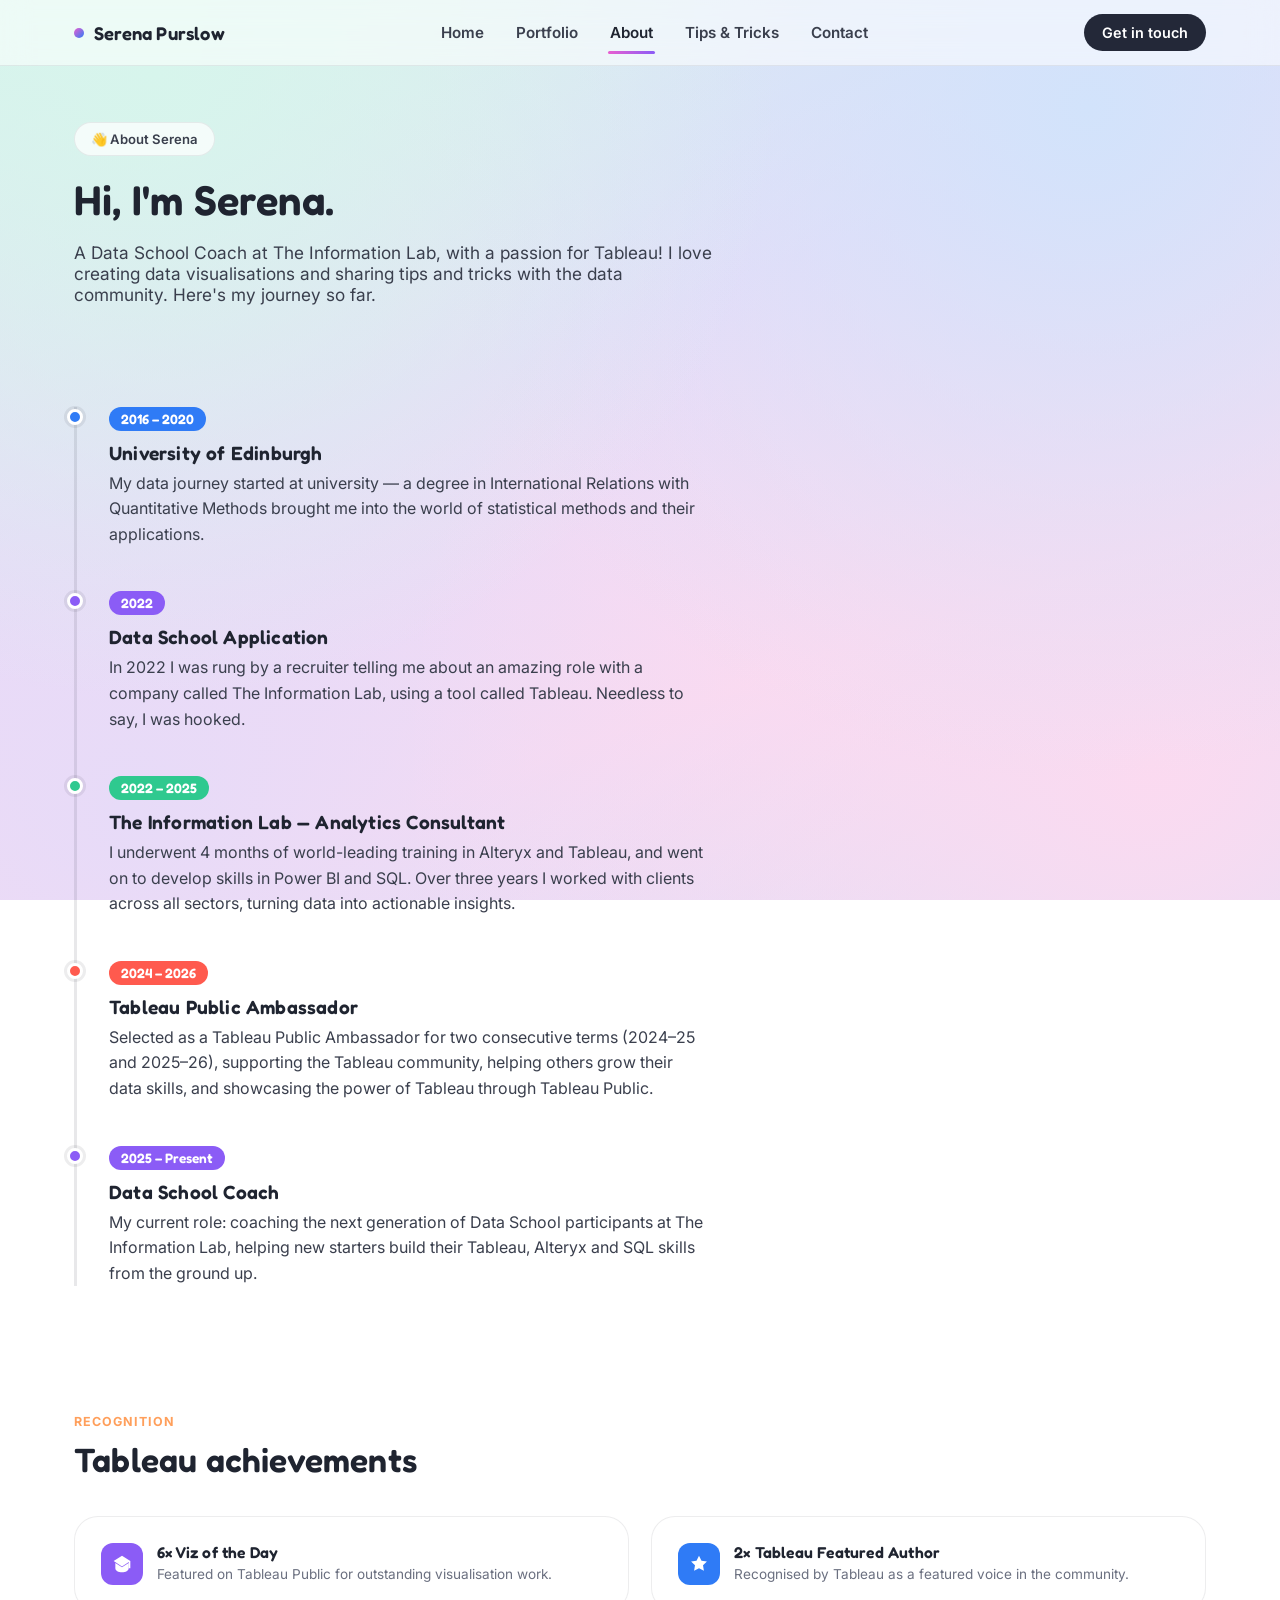
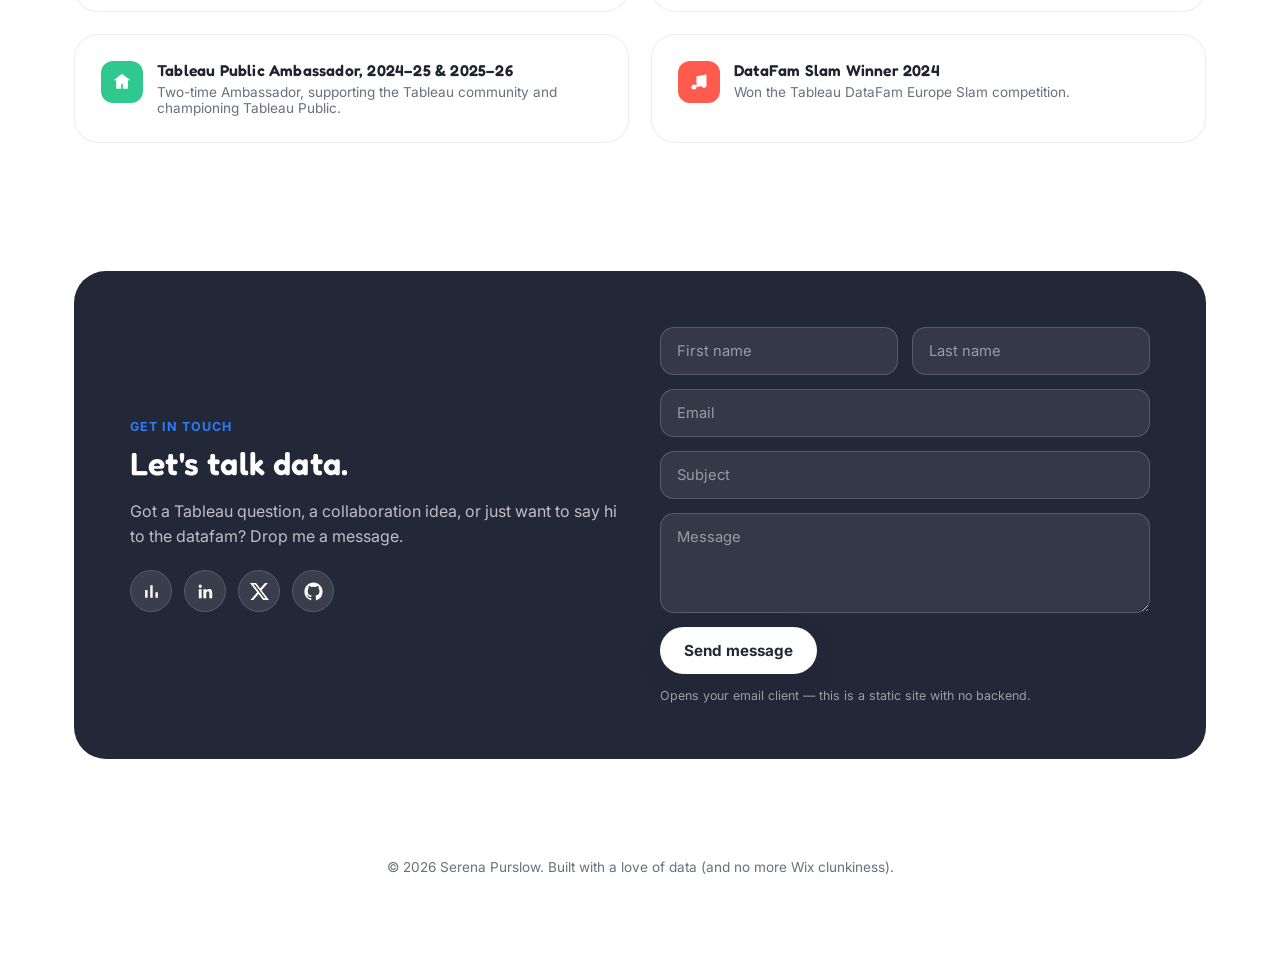
==== about.html @ 290735be "Add files via upload" ====
<!DOCTYPE html>
<html lang="en">
<head>
<meta charset="UTF-8">
<meta name="viewport" content="width=device-width, initial-scale=1.0">
<title>About — Serena Purslow</title>
<meta name="description" content="Serena's data journey — from Edinburgh to becoming a Data School Coach at The Information Lab and Tableau Public Ambassador.">
<link rel="stylesheet" href="styles.css">
</head>
<body>

<nav class="topnav">
  <div class="topnav-inner">
    <a href="index.html" class="brand"><span class="dot"></span>Serena Purslow</a>
    <div class="nav-links">
      <a href="index.html">Home</a>
      <a href="portfolio.html">Portfolio</a>
      <a href="about.html" class="active">About</a>
      <a href="blog.html">Tips &amp; Tricks</a>
      <a href="index.html#contact">Contact</a>
    </div>
    <a href="index.html#contact" class="nav-cta">Get in touch</a>
  </div>
</nav>

<header class="page-hero">
  <div class="wrap reveal in">
    <span class="eyebrow">👋 About Serena</span>
    <h1>Hi, I'm Serena.</h1>
    <p>A Data School Coach at The Information Lab, with a passion for Tableau! I love creating data visualisations and sharing tips and tricks with the data community. Here's my journey so far.</p>
  </div>
</header>

<section class="section">
  <div class="wrap">
    <div class="grid" style="grid-template-columns:1fr;max-width:760px">
      <div class="timeline reveal">

        <div class="timeline-item">
          <span class="timeline-dot" style="background:var(--c-blue)"></span>
          <span class="timeline-year" style="background:var(--c-blue)">2016 – 2020</span>
          <h3>University of Edinburgh</h3>
          <p>My data journey started at university — a degree in International Relations with Quantitative Methods brought me into the world of statistical methods and their applications.</p>
        </div>

        <div class="timeline-item">
          <span class="timeline-dot" style="background:var(--c-purple)"></span>
          <span class="timeline-year" style="background:var(--c-purple)">2022</span>
          <h3>Data School Application</h3>
          <p>In 2022 I was rung by a recruiter telling me about an amazing role with a company called The Information Lab, using a tool called Tableau. Needless to say, I was hooked.</p>
        </div>

        <div class="timeline-item">
          <span class="timeline-dot" style="background:var(--c-teal)"></span>
          <span class="timeline-year" style="background:var(--c-teal)">2022 – 2025</span>
          <h3>The Information Lab — Analytics Consultant</h3>
          <p>I underwent 4 months of world-leading training in Alteryx and Tableau, and went on to develop skills in Power BI and SQL. Over three years I worked with clients across all sectors, turning data into actionable insights.</p>
        </div>

        <div class="timeline-item">
          <span class="timeline-dot" style="background:var(--c-coral)"></span>
          <span class="timeline-year" style="background:var(--c-coral)">2024 – 2026</span>
          <h3>Tableau Public Ambassador</h3>
          <p>Selected as a Tableau Public Ambassador for two consecutive terms (2024–25 and 2025–26), supporting the Tableau community, helping others grow their data skills, and showcasing the power of Tableau through Tableau Public.</p>
        </div>

        <div class="timeline-item">
          <span class="timeline-dot" style="background:var(--c-purple)"></span>
          <span class="timeline-year" style="background:var(--c-purple)">2025 – Present</span>
          <h3>Data School Coach</h3>
          <p>My current role: coaching the next generation of Data School participants at The Information Lab, helping new starters build their Tableau, Alteryx and SQL skills from the ground up.</p>
        </div>

      </div>
    </div>
  </div>
</section>

<section class="section">
  <div class="wrap">
    <div class="section-head reveal">
      <div>
        <span class="tag-label" style="color:var(--c-orange)">Recognition</span>
        <h2>Tableau achievements</h2>
      </div>
    </div>

    <div class="grid grid-2">
      <a class="card recog-card reveal" href="https://public.tableau.com/app/profile/serena.purslow/vizzes" target="_blank" rel="noopener">
        <div class="recog-icon" style="background:var(--c-purple)"><svg viewBox="0 0 24 24"><path d="M12 2 2 8.5l10 6.5 8.2-5.35V17h1.8V8.5L12 2Zm0 14L4 10.9V17c0 2.8 3.6 5 8 5s8-2.2 8-5v-6.1L12 16Z"/></svg></div>
        <div><h4>6× Viz of the Day</h4><p>Featured on Tableau Public for outstanding visualisation work.</p></div>
      </a>
      <a class="card recog-card reveal" href="https://www.tableau.com/blog/featured-authors-celebrating-3m-profiles-tableau-public#:~:text=Serena%20Purslow,backgrounds.%20Connect%20with" target="_blank" rel="noopener">
        <div class="recog-icon" style="background:var(--c-blue)"><svg viewBox="0 0 24 24"><path d="M12 2 15 8l6.5.9-4.7 4.6 1.1 6.5L12 17l-5.9 3 1.1-6.5-4.7-4.6L9 8l3-6Z"/></svg></div>
        <div><h4>2× Tableau Featured Author</h4><p>Recognised by Tableau as a featured voice in the community.</p></div>
      </a>
      <a class="card recog-card reveal" href="https://www.tableau.com/blog/introducing-2024-tableau-ambassadors" target="_blank" rel="noopener">
        <div class="recog-icon" style="background:var(--c-teal)"><svg viewBox="0 0 24 24"><path d="M12 2 2 10h3v10h6v-6h2v6h6V10h3L12 2Z"/></svg></div>
        <div><h4>Tableau Public Ambassador, 2024–25 &amp; 2025–26</h4><p>Two-time Ambassador, supporting the Tableau community and championing Tableau Public.</p></div>
      </a>
      <a class="card recog-card reveal" href="https://www.linkedin.com/posts/acotgreave_datafameurope-tableau-datafam-activity-7262446752631336960-2mMd" target="_blank" rel="noopener">
        <div class="recog-icon" style="background:var(--c-coral)"><svg viewBox="0 0 24 24"><path d="M9 18V5l12-2v13M9 18a3 3 0 1 1-6 0 3 3 0 0 1 6 0Zm12-2a3 3 0 1 1-6 0 3 3 0 0 1 6 0Z"/></svg></div>
        <div><h4>DataFam Slam Winner 2024</h4><p>Won the Tableau DataFam Europe Slam competition.</p></div>
      </a>
    </div>
  </div>
</section>

<section class="section" id="contact">
  <div class="wrap">
    <div class="contact-card reveal">
      <div>
        <span class="tag-label" style="color:var(--c-blue)">Get in touch</span>
        <h2>Let's talk data.</h2>
        <p>Got a Tableau question, a collaboration idea, or just want to say hi to the datafam? Drop me a message.</p>
        <div class="contact-social">
          <a class="social-btn" href="https://public.tableau.com/app/profile/serena.purslow/vizzes" target="_blank" rel="noopener" aria-label="Tableau Public"><svg viewBox="0 0 24 24"><path d="M4 20h3V10H4v10zm6.5 0h3V4h-3v16zM17 20h3v-7h-3v7z"/></svg></a>
          <a class="social-btn" href="https://www.linkedin.com/in/serena-p-8665a61a2/" target="_blank" rel="noopener" aria-label="LinkedIn"><svg viewBox="0 0 24 24"><path d="M20.45 20.45h-3.55v-5.57c0-1.33-.02-3.04-1.85-3.04-1.85 0-2.14 1.45-2.14 2.94v5.67H9.36V9h3.41v1.56h.05c.48-.9 1.64-1.85 3.38-1.85 3.6 0 4.27 2.37 4.27 5.46zM5.34 7.43a2.06 2.06 0 1 1 0-4.12 2.06 2.06 0 0 1 0 4.12zM3.56 20.45h3.56V9H3.56z"/></svg></a>
          <a class="social-btn" href="https://x.com/SerenaPurslow" target="_blank" rel="noopener" aria-label="X"><svg viewBox="0 0 24 24"><path d="M18.9 1.153h3.68l-8.04 9.19L24 22.85h-7.406l-5.8-7.584-6.638 7.584H.474l8.6-9.83L0 1.154h7.594l5.243 6.932ZM17.61 20.65h2.04L6.486 3.24H4.298Z"/></svg></a>
          <a class="social-btn" href="https://github.com/spurz8" target="_blank" rel="noopener" aria-label="GitHub"><svg viewBox="0 0 24 24"><path d="M12 .5C5.73.5.5 5.73.5 12c0 5.09 3.29 9.39 7.86 10.9.57.1.78-.25.78-.55v-2.17c-3.2.7-3.88-1.35-3.88-1.35-.53-1.34-1.29-1.7-1.29-1.7-1.05-.72.08-.71.08-.71 1.17.08 1.78 1.2 1.78 1.2 1.03 1.77 2.7 1.26 3.36.96.1-.75.4-1.26.72-1.55-2.55-.29-5.23-1.28-5.23-5.7 0-1.26.45-2.29 1.2-3.1-.12-.29-.52-1.46.11-3.05 0 0 .98-.31 3.2 1.18a11.1 11.1 0 0 1 5.83 0c2.23-1.5 3.2-1.18 3.2-1.18.63 1.59.23 2.76.11 3.05.75.81 1.2 1.84 1.2 3.1 0 4.43-2.69 5.4-5.25 5.69.42.36.78 1.08.78 2.18v3.24c0 .3.21.66.79.55A11.5 11.5 0 0 0 23.5 12c0-6.27-5.23-11.5-11.5-11.5Z"/></svg></a>
        </div>
      </div>
      <form class="contact-form" id="contactForm">
        <div class="form-row">
          <input type="text" name="firstName" placeholder="First name" required>
          <input type="text" name="lastName" placeholder="Last name" required>
        </div>
        <input type="email" name="email" placeholder="Email" required>
        <input type="text" name="subject" placeholder="Subject">
        <textarea name="message" placeholder="Message" required></textarea>
        <button type="submit" class="btn btn-primary">Send message</button>
        <span class="form-note">Opens your email client — this is a static site with no backend.</span>
      </form>
    </div>
  </div>
</section>

<footer>
  <div class="wrap">© 2026 Serena Purslow. Built with a love of data (and no more Wix clunkiness).</div>
</footer>

<nav class="tabbar">
  <a href="index.html"><svg viewBox="0 0 24 24"><path d="M12 2 2 10h3v10h6v-6h2v6h6V10h3L12 2Z"/></svg>Home</a>
  <a href="portfolio.html"><svg viewBox="0 0 24 24"><rect x="3" y="3" width="8" height="8" rx="1.5"/><rect x="13" y="3" width="8" height="8" rx="1.5"/><rect x="3" y="13" width="8" height="8" rx="1.5"/><rect x="13" y="13" width="8" height="8" rx="1.5"/></svg>Portfolio</a>
  <a href="blog.html"><svg viewBox="0 0 24 24"><path d="M6 2h12v20l-6-4-6 4V2Z"/></svg>Tips</a>
  <a href="about.html" class="active"><svg viewBox="0 0 24 24"><path d="M12 12a4 4 0 1 0 0-8 4 4 0 0 0 0 8Zm0 2c-4 0-8 2-8 6v2h16v-2c0-4-4-6-8-6Z"/></svg>About</a>
  <a href="index.html#contact"><svg viewBox="0 0 24 24"><path d="M4 4h16a2 2 0 0 1 2 2v9a2 2 0 0 1-2 2H10l-5 4v-4H4a2 2 0 0 1-2-2V6a2 2 0 0 1 2-2Z"/></svg>Contact</a>
</nav>

<script src="script.js"></script>
</body>
</html>
---- styles.css ----
/* =========================================================
   Serena Purslow — Portfolio Site
   Design system inspired by "The Updated Visual Vocabulary"
   ========================================================= */

@import url('https://fonts.googleapis.com/css2?family=Fredoka:wght@500;600;700&family=Inter:wght@400;500;600;700&display=swap');

:root{
  /* pastel gradient palette, lifted from the Visual Vocabulary background */
  --grad-mint:#d7f5ec;
  --grad-lav:#e7dbf8;
  --grad-pink:#fbdaf0;
  --grad-blue:#d2e3fb;

  --ink:#1f2430;
  --ink-soft:#3a3f4d;
  --muted:#6b7080;
  --card:rgba(255,255,255,0.72);
  --card-solid:#ffffff;
  --border:rgba(31,36,48,0.08);
  --navy:#232838;

  /* category accent palette, cycled across cards/tags */
  --c-coral:#ff5a4e;
  --c-blue:#2f7bf6;
  --c-teal:#2fc98f;
  --c-magenta:#e85fd0;
  --c-purple:#8b5cf6;
  --c-orange:#ff9f5b;
  --c-pink:#f472b6;
  --c-indigo:#4c4ef6;
  --c-green:#22c55e;

  --radius-lg:24px;
  --radius-md:18px;
  --radius-sm:12px;
  --shadow-soft:0 10px 30px rgba(31,36,48,0.08);
  --shadow-lift:0 18px 40px rgba(31,36,48,0.14);
}

*{box-sizing:border-box;}
html{scroll-behavior:smooth;}
body{
  margin:0;
  font-family:'Inter',system-ui,sans-serif;
  color:var(--ink);
  background:
    radial-gradient(circle at 12% 8%, var(--grad-mint) 0%, transparent 45%),
    radial-gradient(circle at 85% 12%, var(--grad-blue) 0%, transparent 50%),
    radial-gradient(circle at 90% 85%, var(--grad-pink) 0%, transparent 55%),
    radial-gradient(circle at 10% 90%, var(--grad-lav) 0%, transparent 55%),
    linear-gradient(160deg, var(--grad-mint), var(--grad-lav) 40%, var(--grad-pink) 70%, var(--grad-blue));
  background-attachment:fixed;
  min-height:100vh;
  -webkit-font-smoothing:antialiased;
}

h1,h2,h3,h4,.brand,.logo-word{
  font-family:'Fredoka',system-ui,sans-serif;
  font-weight:600;
  letter-spacing:0.2px;
  color:var(--ink);
  margin:0;
}

a{color:inherit;text-decoration:none;}
img{max-width:100%;display:block;}
button{font-family:inherit;}

.wrap{
  max-width:1180px;
  margin:0 auto;
  padding:0 24px;
}

/* ---------- Top nav ---------- */
.topnav{
  position:sticky;
  top:0;
  z-index:50;
  backdrop-filter:blur(14px);
  background:rgba(255,255,255,0.55);
  border-bottom:1px solid var(--border);
}
.topnav-inner{
  max-width:1180px;
  margin:0 auto;
  padding:14px 24px;
  display:flex;
  align-items:center;
  justify-content:space-between;
}
.brand{
  display:flex;
  align-items:center;
  gap:10px;
  font-size:1.15rem;
}
.brand .dot{
  width:10px;height:10px;border-radius:50%;
  background:linear-gradient(135deg,var(--c-magenta),var(--c-blue));
  display:inline-block;
}
.nav-links{
  display:flex;
  align-items:center;
  gap:28px;
  font-weight:600;
  font-size:0.95rem;
}
.nav-links a{
  color:var(--ink-soft);
  padding:6px 2px;
  position:relative;
}
.nav-links a.active,.nav-links a:hover{color:var(--ink);}
.nav-links a.active::after{
  content:"";
  position:absolute;
  left:0;right:0;bottom:-6px;
  height:3px;
  border-radius:3px;
  background:linear-gradient(90deg,var(--c-magenta),var(--c-purple));
}
.nav-cta{
  display:inline-flex;
  align-items:center;
  gap:8px;
  padding:10px 18px;
  border-radius:999px;
  background:var(--navy);
  color:#fff;
  font-weight:600;
  font-size:0.9rem;
  white-space:nowrap;
}
.nav-toggle{
  display:none;
  background:none;
  border:none;
  cursor:pointer;
  padding:6px;
}
.nav-toggle span{
  display:block;
  width:22px;height:2.5px;
  margin:4px 0;
  background:var(--ink);
  border-radius:2px;
}

/* ---------- Hero ---------- */
.hero{
  padding:64px 0 40px;
}
.hero-grid{
  display:grid;
  grid-template-columns:1.1fr 0.7fr;
  gap:48px;
  align-items:center;
}
.eyebrow{
  display:inline-flex;
  align-items:center;
  gap:8px;
  background:var(--card);
  border:1px solid var(--border);
  padding:8px 16px;
  border-radius:999px;
  font-weight:600;
  font-size:0.82rem;
  color:var(--ink-soft);
  margin-bottom:18px;
}
.hero h1{
  font-size:3.2rem;
  line-height:1.05;
  margin-bottom:16px;
}
.hero h1 .accent{
  background:linear-gradient(90deg,var(--c-magenta),var(--c-purple),var(--c-blue));
  -webkit-background-clip:text;
  background-clip:text;
  color:transparent;
}
.hero p.lead{
  font-size:1.15rem;
  color:var(--ink-soft);
  max-width:520px;
  margin-bottom:28px;
}
.hero-actions{
  display:flex;
  gap:14px;
  flex-wrap:wrap;
  margin-bottom:32px;
}
.btn{
  display:inline-flex;
  align-items:center;
  gap:8px;
  padding:14px 24px;
  border-radius:999px;
  font-weight:700;
  font-size:0.95rem;
  border:none;
  cursor:pointer;
  transition:transform .15s ease, box-shadow .15s ease;
}
.btn-primary{
  background:var(--navy);
  color:#fff;
  box-shadow:var(--shadow-soft);
}
.btn-primary:hover{transform:translateY(-2px);box-shadow:var(--shadow-lift);}
.btn-ghost{
  background:var(--card);
  border:1px solid var(--border);
  color:var(--ink);
}
.btn-ghost:hover{transform:translateY(-2px);}
.btn-sm{padding:9px 16px;font-size:0.82rem;}

.social-row{display:flex;gap:12px;}
.social-btn{
  width:42px;height:42px;
  border-radius:50%;
  background:var(--card);
  border:1px solid var(--border);
  display:flex;
  align-items:center;
  justify-content:center;
  transition:transform .15s ease, background .15s ease;
}
.social-btn:hover{transform:translateY(-3px);background:#fff;}
.social-btn svg{width:19px;height:19px;fill:var(--ink);}

.hero-photo-wrap{
  position:relative;
  display:flex;
  justify-content:center;
}
.hero-photo{
  width:280px;height:280px;
  border-radius:32px;
  object-fit:cover;
  box-shadow:var(--shadow-lift);
  border:6px solid #fff;
  transform:rotate(-2deg);
}
.floaty{
  position:absolute;
  padding:10px 14px;
  border-radius:16px;
  background:#fff;
  box-shadow:var(--shadow-soft);
  font-weight:700;
  font-size:0.8rem;
  display:flex;
  align-items:center;
  gap:6px;
}
.floaty.f1{top:-10px;right:0;color:var(--c-purple);}
.floaty.f2{bottom:10px;left:-24px;color:var(--c-teal);}

/* ---------- Badge strip ---------- */
.badge-strip{
  display:flex;
  gap:14px;
  flex-wrap:wrap;
  margin-top:8px;
}
.badge{
  display:inline-flex;
  align-items:center;
  gap:8px;
  padding:9px 16px;
  border-radius:999px;
  background:var(--card);
  border:1px solid var(--border);
  font-size:0.82rem;
  font-weight:600;
  color:var(--ink-soft);
}
.badge .swatch{width:8px;height:8px;border-radius:50%;}

/* ---------- Section headers ---------- */
.section{padding:64px 0;}
.section-head{
  display:flex;
  justify-content:space-between;
  align-items:flex-end;
  gap:24px;
  margin-bottom:36px;
  flex-wrap:wrap;
}
.section-head h2{font-size:2.1rem;}
.section-head p{color:var(--muted);max-width:480px;margin-top:8px;}
.tag-label{
  font-size:0.78rem;
  font-weight:700;
  text-transform:uppercase;
  letter-spacing:1px;
  margin-bottom:10px;
  display:block;
}

/* ---------- Cards grid ---------- */
.grid{
  display:grid;
  gap:22px;
}
.grid-3{grid-template-columns:repeat(3,1fr);}
.grid-2{grid-template-columns:repeat(2,1fr);}

.card{
  background:var(--card);
  border:1px solid var(--border);
  border-radius:var(--radius-lg);
  padding:26px;
  backdrop-filter:blur(10px);
  transition:transform .18s ease, box-shadow .18s ease;
}
.card:hover{transform:translateY(-4px);box-shadow:var(--shadow-lift);}

/* viz portfolio cards */
.viz-card{
  display:flex;
  flex-direction:column;
  gap:14px;
  cursor:pointer;
}
.viz-thumb{
  height:150px;
  border-radius:var(--radius-md);
  display:flex;
  align-items:center;
  justify-content:center;
  position:relative;
  overflow:hidden;
}
.viz-thumb svg{width:46px;height:46px;opacity:0.85;}
.viz-thumb .play{
  position:absolute;
  bottom:12px;right:12px;
  width:36px;height:36px;
  border-radius:50%;
  background:rgba(255,255,255,0.9);
  display:flex;align-items:center;justify-content:center;
}
.viz-thumb .play svg{width:14px;height:14px;fill:var(--navy);opacity:1;}
.viz-tag{
  display:inline-flex;
  align-self:flex-start;
  padding:5px 12px;
  border-radius:999px;
  font-size:0.72rem;
  font-weight:700;
  text-transform:uppercase;
  letter-spacing:0.5px;
  color:#fff;
}
.viz-card h3{font-size:1.05rem;line-height:1.3;}
.viz-card p{color:var(--muted);font-size:0.9rem;line-height:1.5;margin:0;}
.viz-link{
  margin-top:auto;
  font-weight:700;
  font-size:0.85rem;
  display:inline-flex;
  align-items:center;
  gap:6px;
}

/* blog / tip cards */
.tip-card{display:flex;flex-direction:column;gap:12px;}
.tip-card .tip-meta{font-size:0.78rem;color:var(--muted);font-weight:600;}
.tip-card h3{font-size:1.1rem;}
.tip-card p{color:var(--muted);font-size:0.92rem;line-height:1.55;margin:0;}

/* ---------- Timeline (About) ---------- */
.timeline{
  position:relative;
  padding-left:32px;
  border-left:3px solid rgba(31,36,48,0.1);
}
.timeline-item{position:relative;padding-bottom:44px;}
.timeline-item:last-child{padding-bottom:0;}
.timeline-dot{
  position:absolute;
  left:-42px;
  top:2px;
  width:16px;height:16px;
  border-radius:50%;
  border:3px solid #fff;
  box-shadow:0 0 0 3px rgba(31,36,48,0.08);
}
.timeline-year{
  font-family:'Fredoka';
  font-weight:600;
  font-size:0.85rem;
  padding:4px 12px;
  border-radius:999px;
  display:inline-block;
  margin-bottom:10px;
  color:#fff;
}
.timeline-item h3{font-size:1.2rem;margin-bottom:6px;}
.timeline-item p{color:var(--ink-soft);line-height:1.6;margin:0;max-width:600px;}

/* recognitions */
.recog-card{
  display:flex;
  align-items:flex-start;
  gap:14px;
}
.recog-icon{
  width:42px;height:42px;
  border-radius:12px;
  display:flex;align-items:center;justify-content:center;
  flex-shrink:0;
}
.recog-icon svg{width:20px;height:20px;fill:#fff;}
.recog-card h4{font-size:0.98rem;margin-bottom:4px;}
.recog-card p{margin:0;color:var(--muted);font-size:0.85rem;}

/* ---------- Contact ---------- */
.contact-card{
  background:var(--navy);
  border-radius:32px;
  padding:56px;
  color:#fff;
  display:grid;
  grid-template-columns:1fr 1fr;
  gap:40px;
  align-items:center;
}
.contact-card h2{color:#fff;font-size:2rem;margin-bottom:12px;}
.contact-card p{color:rgba(255,255,255,0.7);line-height:1.6;}
.contact-form{display:flex;flex-direction:column;gap:14px;}
.form-row{display:flex;gap:14px;}
.contact-form input,.contact-form textarea{
  width:100%;
  padding:14px 16px;
  border-radius:14px;
  border:1px solid rgba(255,255,255,0.18);
  background:rgba(255,255,255,0.08);
  color:#fff;
  font-family:inherit;
  font-size:0.92rem;
}
.contact-form input::placeholder,.contact-form textarea::placeholder{color:rgba(255,255,255,0.5);}
.contact-form textarea{resize:vertical;min-height:100px;}
.contact-form .btn-primary{background:#fff;color:var(--navy);align-self:flex-start;}
.contact-social{display:flex;gap:12px;margin-top:20px;}
.contact-social .social-btn{background:rgba(255,255,255,0.1);border-color:rgba(255,255,255,0.15);}
.contact-social .social-btn svg{fill:#fff;}
.form-note{font-size:0.78rem;color:rgba(255,255,255,0.55);}

/* ---------- Viz thumbnails (real Tableau Public images w/ graceful fallback) ---------- */
.viz-thumb{position:relative;isolation:isolate;}
.viz-thumb .thumb-fallback{
  position:absolute;inset:0;
  display:flex;align-items:center;justify-content:center;
  z-index:0;
}
.viz-thumb-img{
  position:absolute;inset:0;
  width:100%;height:100%;
  object-fit:cover;
  object-position:top center;
  z-index:1;
  background:transparent;
}
.viz-thumb .play{z-index:2;}

/* ---------- Article / blog post pages ---------- */
.article{max-width:720px;}
.article .post-meta{color:var(--muted);font-weight:600;font-size:0.85rem;margin-bottom:6px;}
.article h1{font-size:2.3rem;margin-bottom:10px;}
.article h2{font-size:1.4rem;margin-top:36px;margin-bottom:14px;}
.article h3{font-size:1.15rem;margin-top:26px;margin-bottom:10px;}
.article p{color:var(--ink-soft);line-height:1.75;font-size:1.02rem;margin:0 0 16px;}
.article ul{color:var(--ink-soft);line-height:1.75;font-size:1.02rem;padding-left:22px;margin:0 0 16px;}
.article li{margin-bottom:6px;}
.article strong{color:var(--ink);}
.article video{
  width:100%;
  border-radius:var(--radius-md);
  box-shadow:var(--shadow-soft);
  margin:18px 0 26px;
  background:#000;
}
.article .shot{
  max-width:280px;
  border-radius:12px;
  border:1px solid var(--border);
  box-shadow:var(--shadow-soft);
  margin:14px 0 22px;
}
.article .yt-embed{
  position:relative;
  width:100%;
  padding-top:56.25%;
  border-radius:var(--radius-md);
  overflow:hidden;
  box-shadow:var(--shadow-soft);
  margin:18px 0 26px;
}
.article .yt-embed iframe{
  position:absolute;inset:0;
  width:100%;height:100%;
  border:0;
}
.back-link{
  display:inline-flex;
  align-items:center;
  gap:6px;
  font-weight:700;
  font-size:0.9rem;
  color:var(--muted);
  margin-bottom:20px;
}
.back-link:hover{color:var(--ink);}
.related-row{
  display:flex;
  gap:14px;
  flex-wrap:wrap;
  margin-top:20px;
}
.related-pill{
  padding:9px 16px;
  border-radius:999px;
  background:var(--card);
  border:1px solid var(--border);
  font-weight:600;
  font-size:0.85rem;
}

/* ---------- Footer ---------- */
footer{padding:36px 0 90px;text-align:center;color:var(--muted);font-size:0.85rem;}

/* ---------- Mobile app-style tab bar ---------- */
.tabbar{
  position:fixed;
  bottom:16px;
  left:50%;
  transform:translateX(-50%);
  width:calc(100% - 32px);
  max-width:420px;
  background:rgba(35,40,56,0.92);
  backdrop-filter:blur(14px);
  border-radius:24px;
  display:none;
  justify-content:space-around;
  padding:10px 6px;
  z-index:60;
  box-shadow:0 12px 30px rgba(0,0,0,0.25);
}
.tabbar a{
  display:flex;
  flex-direction:column;
  align-items:center;
  gap:4px;
  color:rgba(255,255,255,0.55);
  font-size:0.68rem;
  font-weight:600;
  padding:6px 10px;
  border-radius:14px;
}
.tabbar a svg{width:19px;height:19px;fill:rgba(255,255,255,0.55);}
.tabbar a.active{color:#fff;background:rgba(255,255,255,0.12);}
.tabbar a.active svg{fill:#fff;}

/* ---------- YouTube click-through thumbnail (more reliable than an iframe embed) ---------- */
.yt-thumb-link{
  display:block;
  position:relative;
  border-radius:var(--radius-md);
  overflow:hidden;
  box-shadow:var(--shadow-soft);
  margin:18px 0 8px;
  aspect-ratio:16/9;
  background:#000;
}
.yt-thumb-link img{width:100%;height:100%;object-fit:cover;display:block;}
.yt-thumb-link .yt-play{
  position:absolute;
  top:50%;left:50%;
  transform:translate(-50%,-50%);
  width:64px;height:64px;
  border-radius:50%;
  background:rgba(255,255,255,0.92);
  display:flex;align-items:center;justify-content:center;
  transition:transform .15s ease;
}
.yt-thumb-link:hover .yt-play{transform:translate(-50%,-50%) scale(1.08);}
.yt-thumb-link .yt-play svg{width:22px;height:22px;fill:var(--navy);margin-left:2px;}
.yt-caption{
  display:inline-flex;
  align-items:center;
  gap:6px;
  font-weight:700;
  font-size:0.9rem;
  color:var(--c-blue);
  margin:0 0 22px;
}

/* ---------- Modal ---------- */
.modal-overlay{
  position:fixed;
  inset:0;
  background:rgba(20,22,30,0.55);
  backdrop-filter:blur(4px);
  display:none;
  align-items:center;
  justify-content:center;
  z-index:100;
  padding:20px;
}
.modal-overlay.open{display:flex;}
.modal-box{
  background:#fff;
  border-radius:24px;
  width:min(1000px,100%);
  max-height:88vh;
  display:flex;
  flex-direction:column;
  overflow:hidden;
  box-shadow:0 30px 80px rgba(0,0,0,0.35);
}
.modal-head{
  display:flex;
  align-items:center;
  justify-content:space-between;
  padding:18px 22px;
  border-bottom:1px solid var(--border);
}
.modal-head h3{font-size:1.05rem;}
.modal-close{
  background:rgba(31,36,48,0.06);
  border:none;
  width:34px;height:34px;
  border-radius:50%;
  cursor:pointer;
  display:flex;align-items:center;justify-content:center;
  font-size:1.1rem;
  line-height:1;
}
.modal-body{
  flex:1;
  min-height:520px;
  display:flex;
  align-items:center;
  justify-content:center;
  background:#f4f5f8;
  position:relative;
}
.modal-body tableau-viz{width:100%;height:100%;min-height:520px;}
.modal-loading{
  display:flex;
  flex-direction:column;
  align-items:center;
  gap:10px;
  color:var(--muted);
  font-size:0.85rem;
  font-weight:600;
}
.spinner{
  width:28px;height:28px;
  border-radius:50%;
  border:3px solid rgba(31,36,48,0.15);
  border-top-color:var(--navy);
  animation:spin 0.8s linear infinite;
}
@keyframes spin{to{transform:rotate(360deg);}}
.modal-foot{
  padding:14px 22px;
  border-top:1px solid var(--border);
  display:flex;
  justify-content:flex-end;
}

/* ---------- Reveal-on-scroll ---------- */
.reveal{opacity:0;transform:translateY(18px);transition:opacity .6s ease, transform .6s ease;}
.reveal.in{opacity:1;transform:translateY(0);}

/* ---------- Page hero (sub-pages) ---------- */
.page-hero{padding:56px 0 20px;text-align:left;}
.page-hero h1{font-size:2.6rem;margin-bottom:14px;}
.page-hero p{color:var(--ink-soft);font-size:1.08rem;max-width:640px;}

/* ---------- Responsive ---------- */
@media (max-width: 900px){
  .hero-grid{grid-template-columns:1fr;}
  .hero-photo-wrap{order:-1;}
  .grid-3{grid-template-columns:repeat(2,1fr);}
  .contact-card{grid-template-columns:1fr;padding:36px;}
  .nav-links{display:none;}
  .nav-toggle{display:block;}
  .nav-cta{display:none;}
  .tabbar{display:flex;}
  body{padding-bottom:0;}
  footer{padding-bottom:110px;}
}
@media (max-width: 620px){
  .grid-3,.grid-2{grid-template-columns:1fr;}
  .hero h1{font-size:2.3rem;}
  .form-row{flex-direction:column;}
  .contact-card{padding:28px;border-radius:24px;}
}
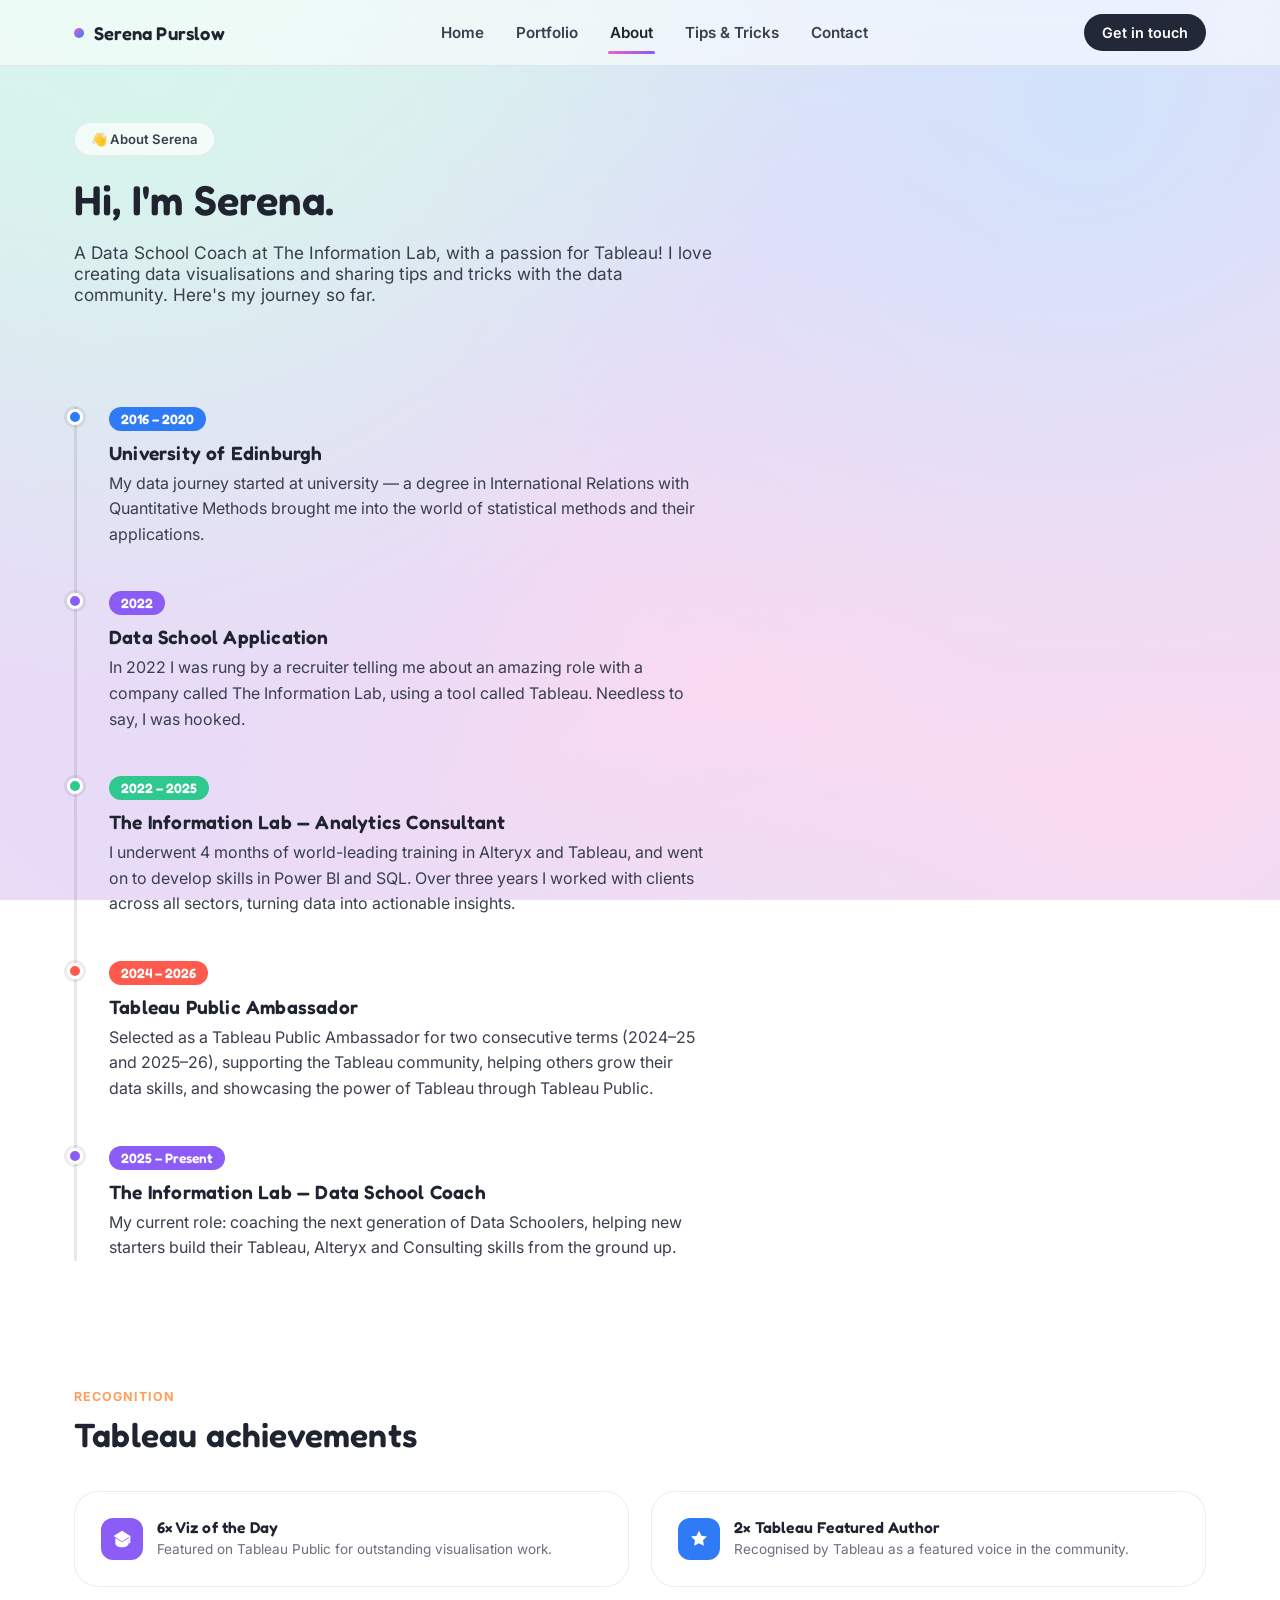
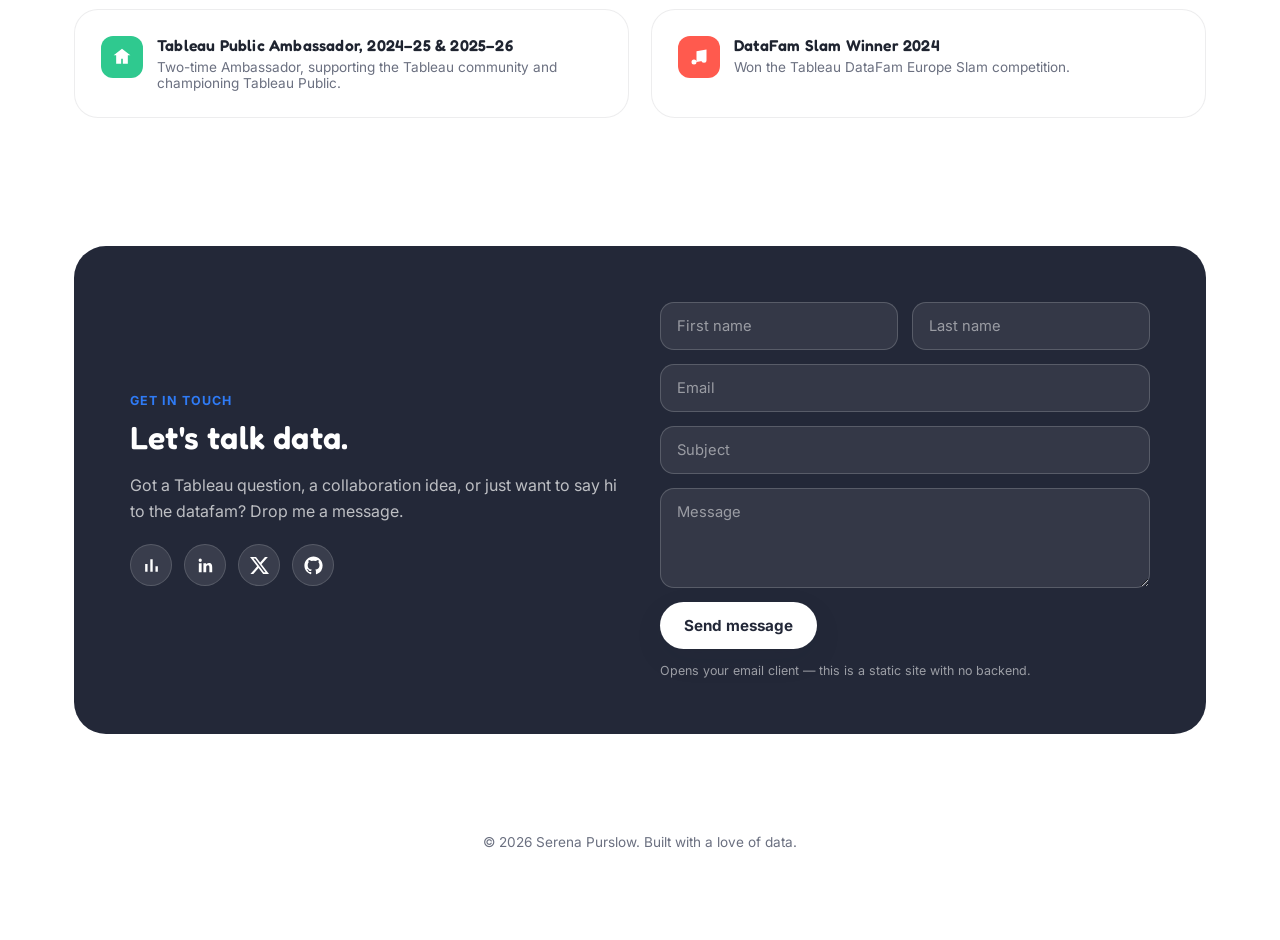
==== commit 161420e8: "Update job title and footer text in about.html" ====
--- a/about.html
+++ b/about.html
@@ -67,8 +67,8 @@
         <div class="timeline-item">
           <span class="timeline-dot" style="background:var(--c-purple)"></span>
           <span class="timeline-year" style="background:var(--c-purple)">2025 – Present</span>
-          <h3>Data School Coach</h3>
-          <p>My current role: coaching the next generation of Data School participants at The Information Lab, helping new starters build their Tableau, Alteryx and SQL skills from the ground up.</p>
+          <h3>The Information Lab — Data School Coach</h3>
+          <p>My current role: coaching the next generation of Data Schoolers, helping new starters build their Tableau, Alteryx and Consulting skills from the ground up.</p>
         </div>
 
       </div>
@@ -136,7 +136,7 @@
 </section>
 
 <footer>
-  <div class="wrap">© 2026 Serena Purslow. Built with a love of data (and no more Wix clunkiness).</div>
+  <div class="wrap">© 2026 Serena Purslow. Built with a love of data.</div>
 </footer>
 
 <nav class="tabbar">
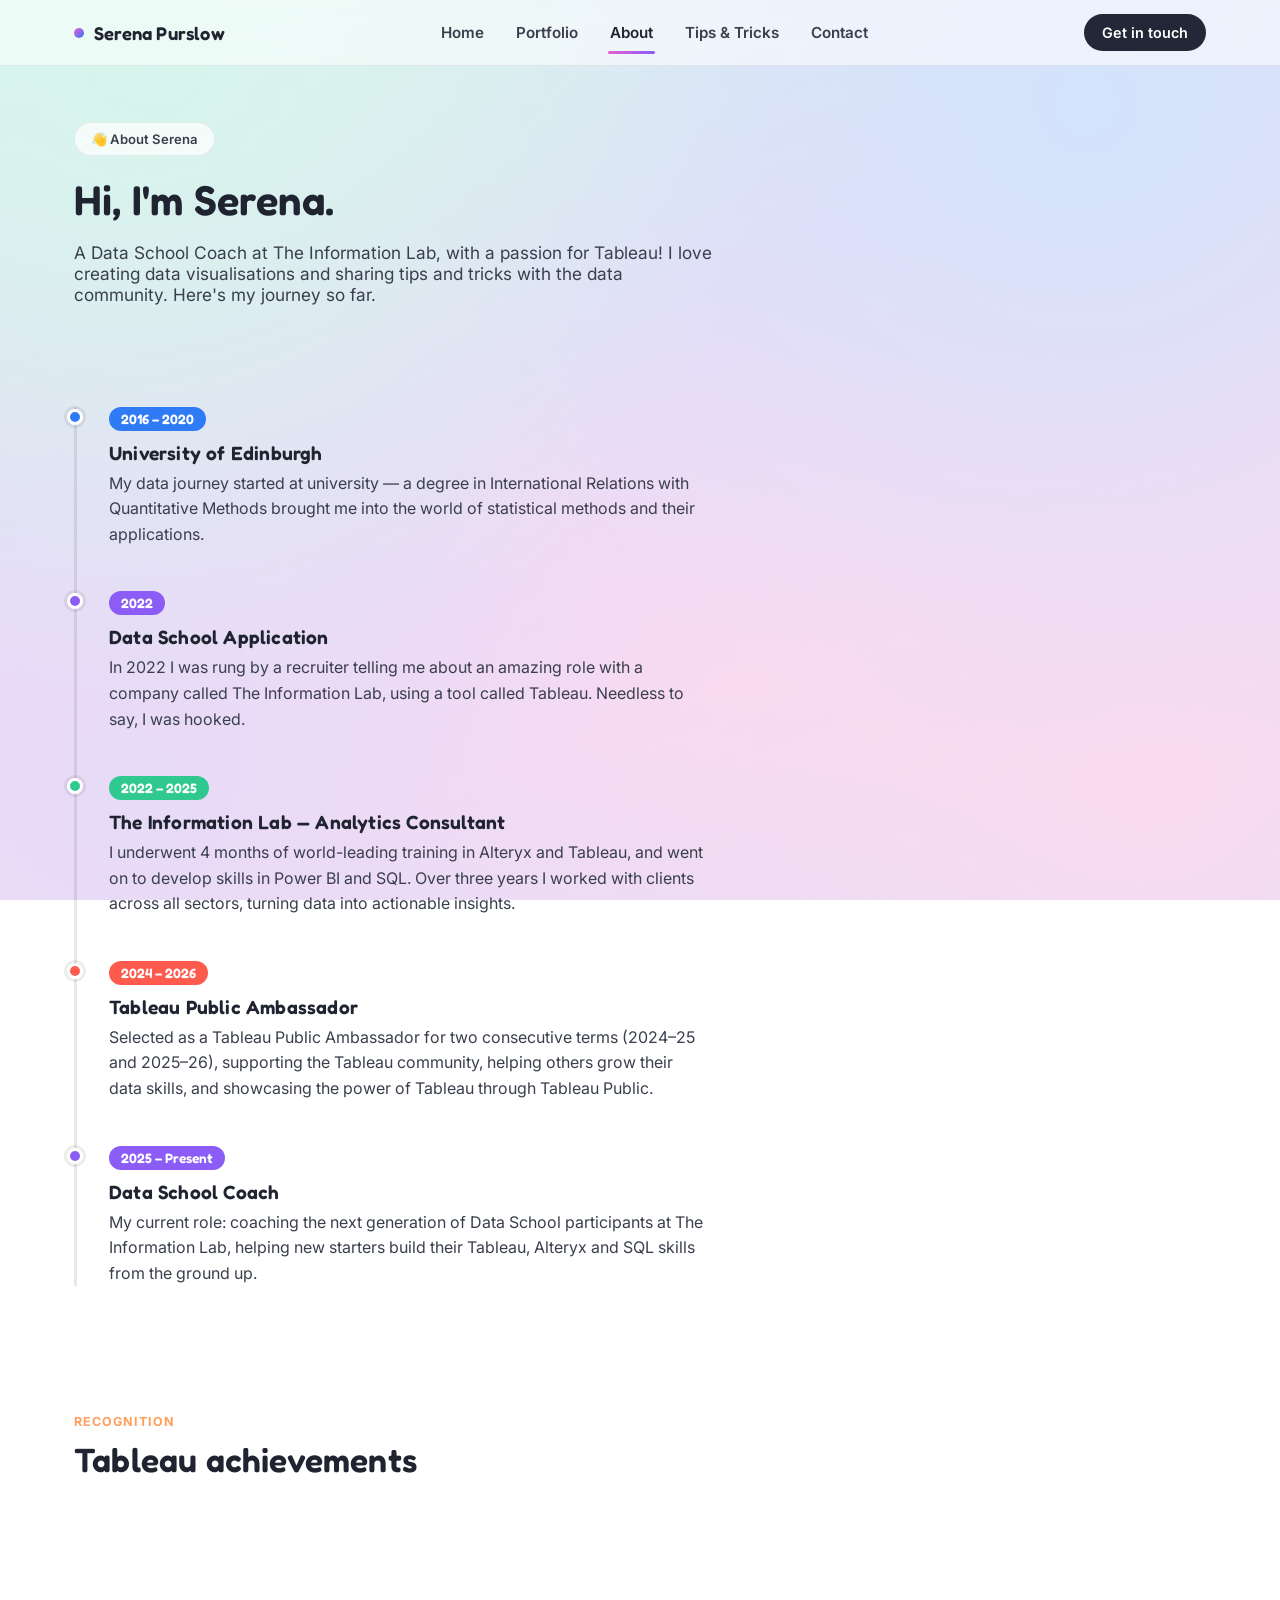
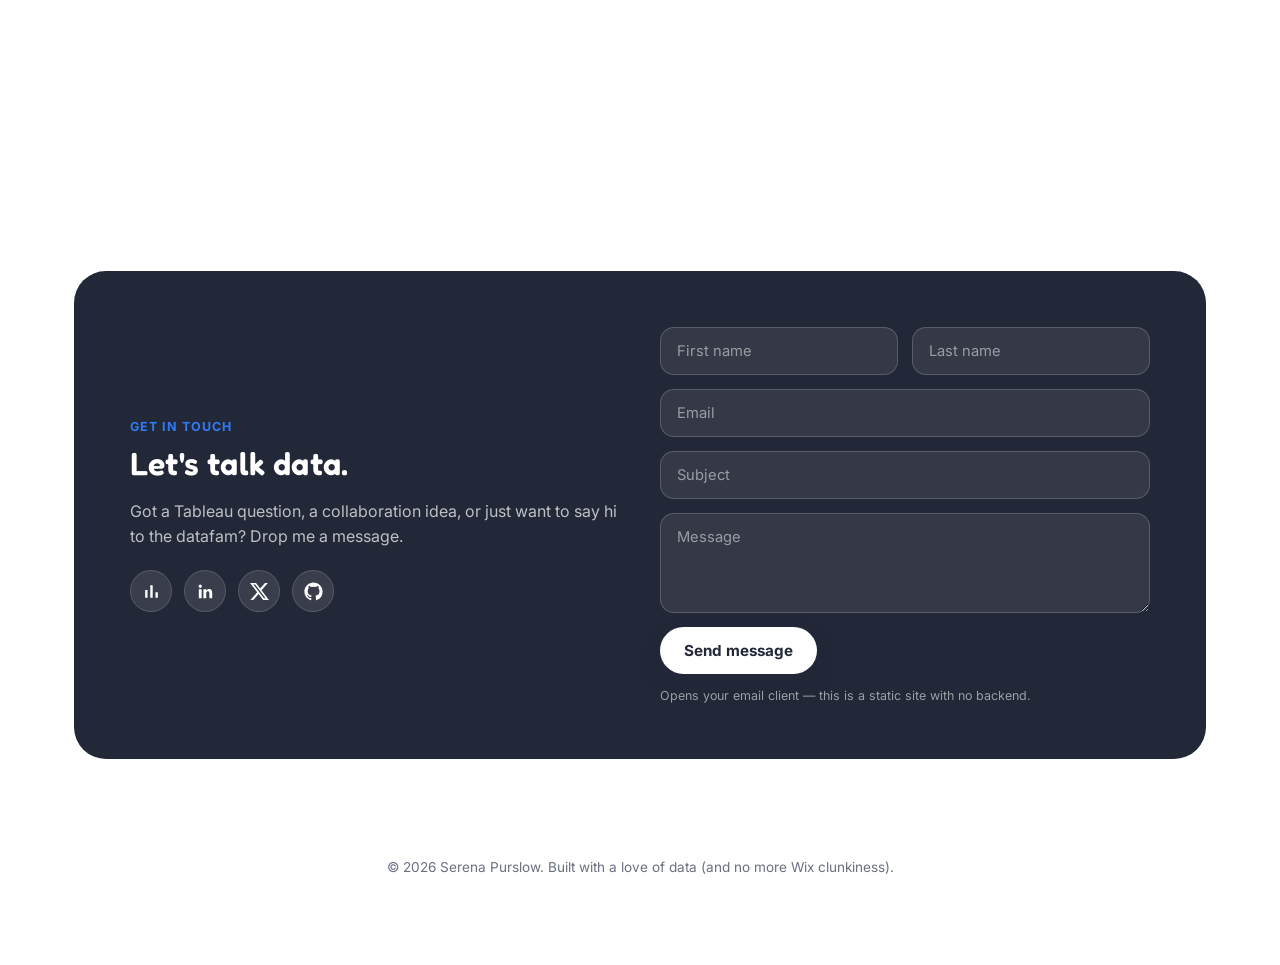
==== commit 0a99548a: "Add files via upload" ====
--- a/about.html
+++ b/about.html
@@ -5,6 +5,11 @@
 <meta name="viewport" content="width=device-width, initial-scale=1.0">
 <title>About — Serena Purslow</title>
 <meta name="description" content="Serena's data journey — from Edinburgh to becoming a Data School Coach at The Information Lab and Tableau Public Ambassador.">
+<link rel="icon" type="image/svg+xml" href="favicon.svg">
+<link rel="icon" type="image/png" sizes="32x32" href="favicon-32x32.png">
+<link rel="icon" type="image/png" sizes="16x16" href="favicon-16x16.png">
+<link rel="apple-touch-icon" sizes="180x180" href="apple-touch-icon.png">
+<link rel="shortcut icon" href="favicon.ico">
 <link rel="stylesheet" href="styles.css">
 </head>
 <body>
@@ -67,8 +72,8 @@
         <div class="timeline-item">
           <span class="timeline-dot" style="background:var(--c-purple)"></span>
           <span class="timeline-year" style="background:var(--c-purple)">2025 – Present</span>
-          <h3>The Information Lab — Data School Coach</h3>
-          <p>My current role: coaching the next generation of Data Schoolers, helping new starters build their Tableau, Alteryx and Consulting skills from the ground up.</p>
+          <h3>Data School Coach</h3>
+          <p>My current role: coaching the next generation of Data School participants at The Information Lab, helping new starters build their Tableau, Alteryx and SQL skills from the ground up.</p>
         </div>
 
       </div>
@@ -136,7 +141,7 @@
 </section>
 
 <footer>
-  <div class="wrap">© 2026 Serena Purslow. Built with a love of data.</div>
+  <div class="wrap">© 2026 Serena Purslow. Built with a love of data (and no more Wix clunkiness).</div>
 </footer>
 
 <nav class="tabbar">
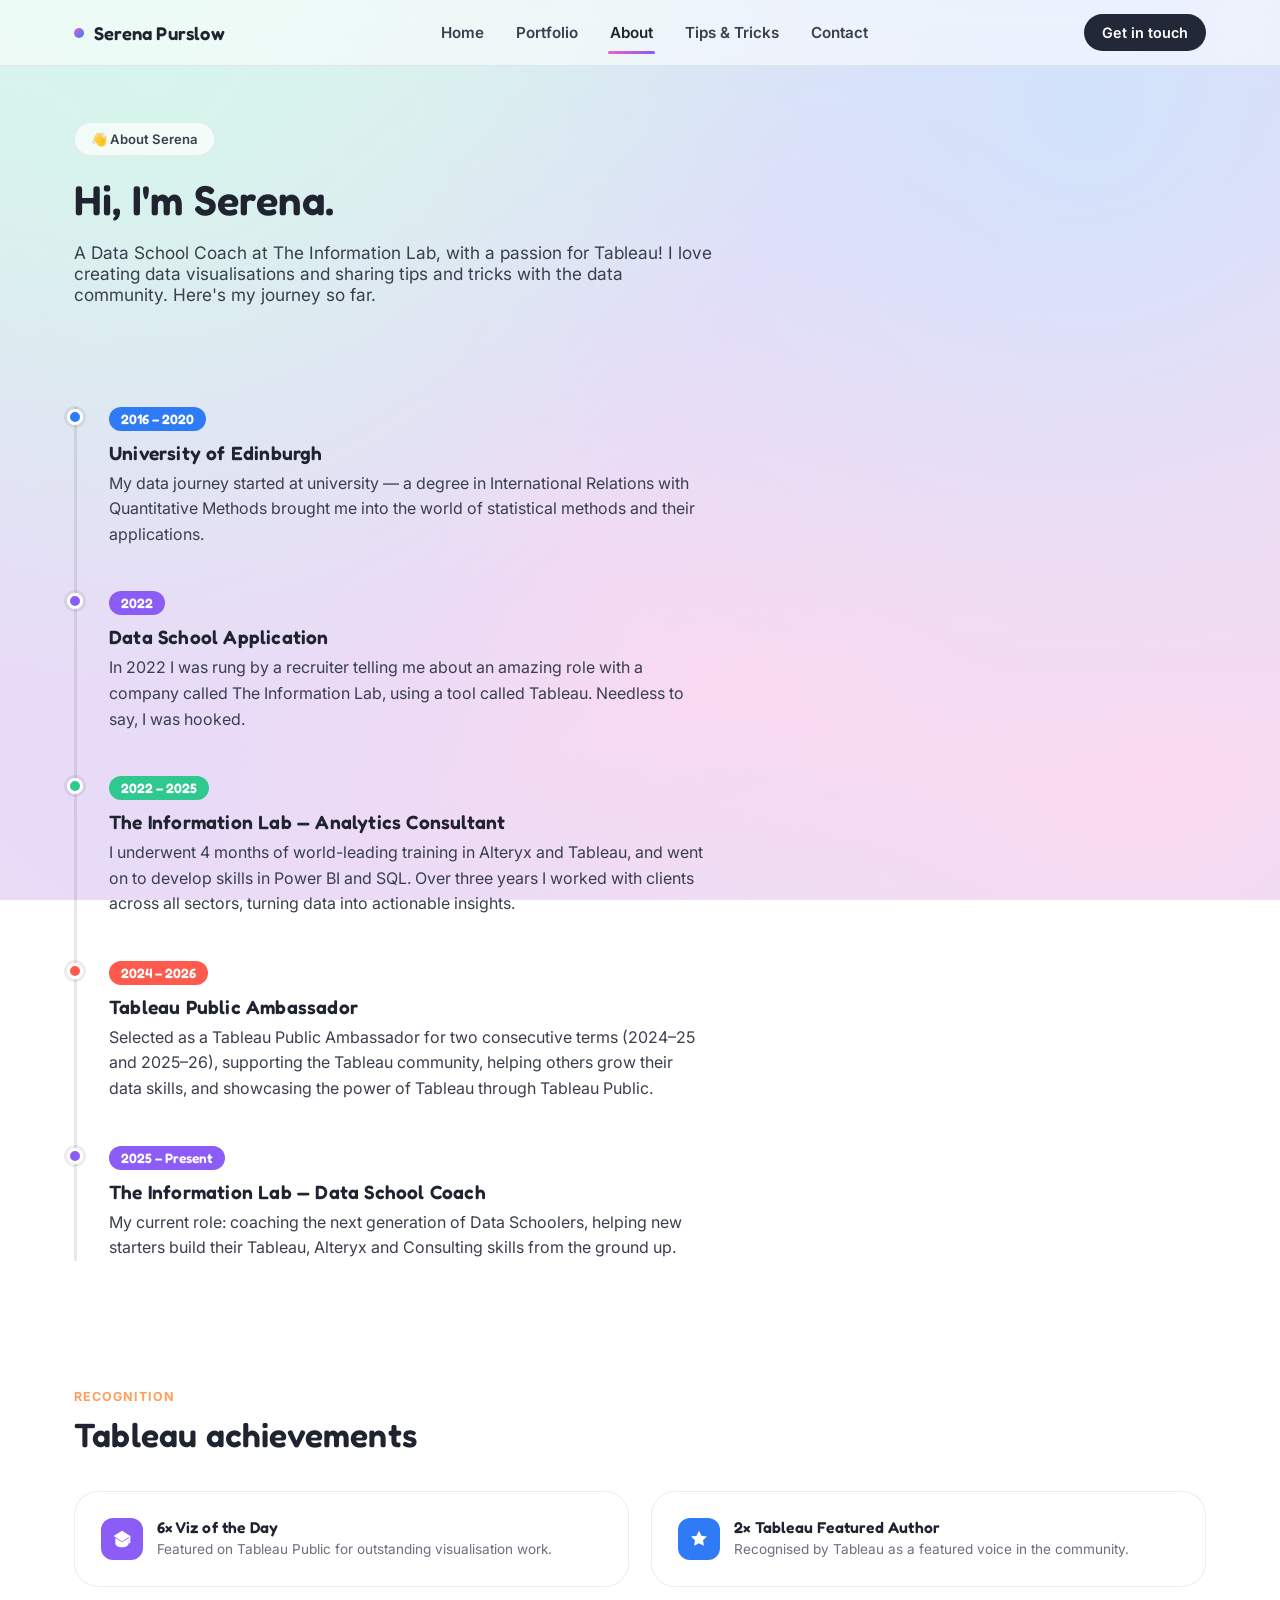
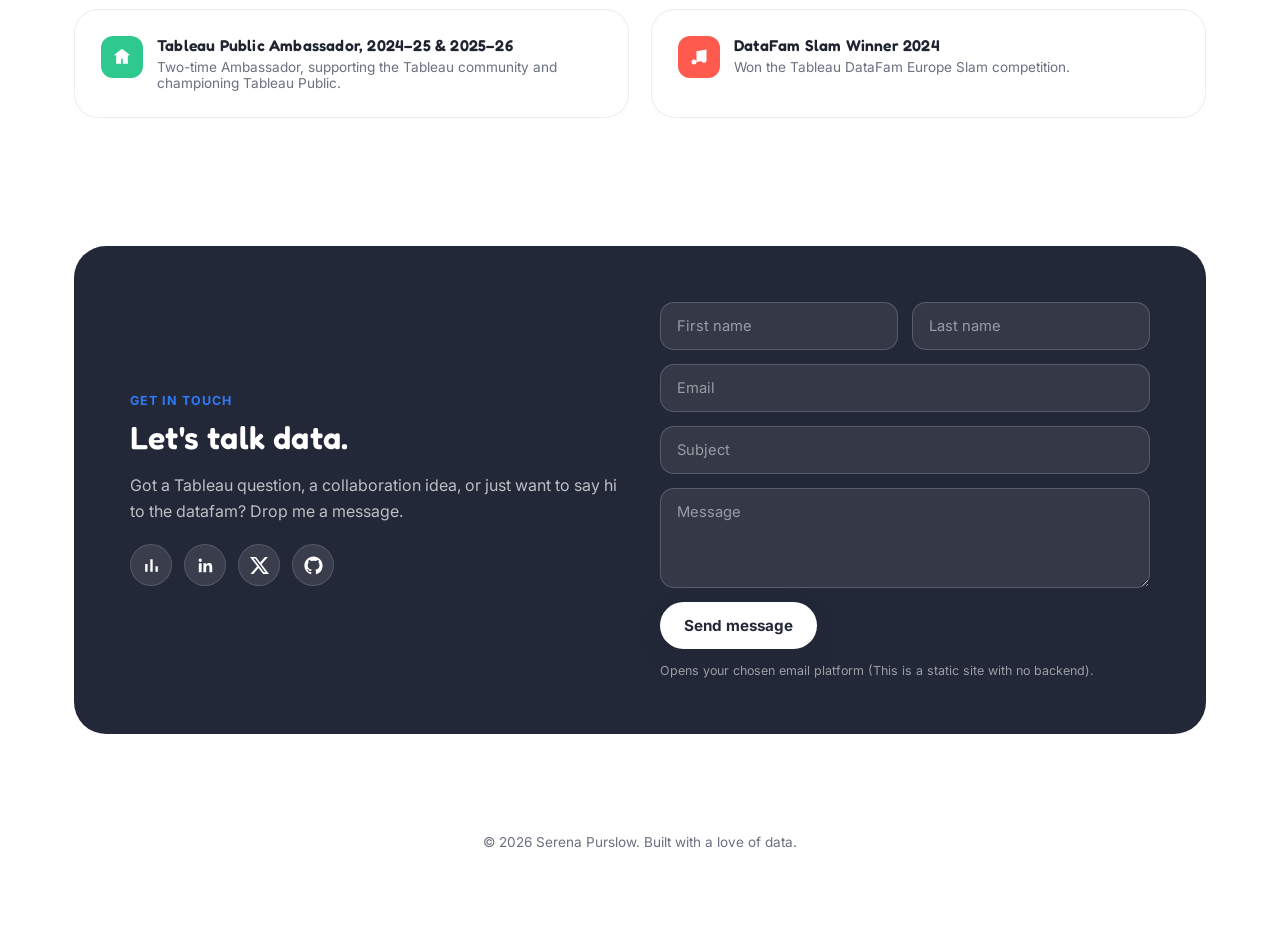
==== commit 2f8519d0: "Update role description and footer text in about.html" ====
--- a/about.html
+++ b/about.html
@@ -72,8 +72,8 @@
         <div class="timeline-item">
           <span class="timeline-dot" style="background:var(--c-purple)"></span>
           <span class="timeline-year" style="background:var(--c-purple)">2025 – Present</span>
-          <h3>Data School Coach</h3>
-          <p>My current role: coaching the next generation of Data School participants at The Information Lab, helping new starters build their Tableau, Alteryx and SQL skills from the ground up.</p>
+          <h3>The Information Lab — Data School Coach</h3>
+          <p>My current role: coaching the next generation of Data Schoolers, helping new starters build their Tableau, Alteryx and Consulting skills from the ground up.</p>
         </div>
 
       </div>
@@ -134,14 +134,14 @@
         <input type="text" name="subject" placeholder="Subject">
         <textarea name="message" placeholder="Message" required></textarea>
         <button type="submit" class="btn btn-primary">Send message</button>
-        <span class="form-note">Opens your email client — this is a static site with no backend.</span>
+        <span class="form-note">Opens your chosen email platform (This is a static site with no backend).</span>
       </form>
     </div>
   </div>
 </section>
 
 <footer>
-  <div class="wrap">© 2026 Serena Purslow. Built with a love of data (and no more Wix clunkiness).</div>
+  <div class="wrap">© 2026 Serena Purslow. Built with a love of data.</div>
 </footer>
 
 <nav class="tabbar">
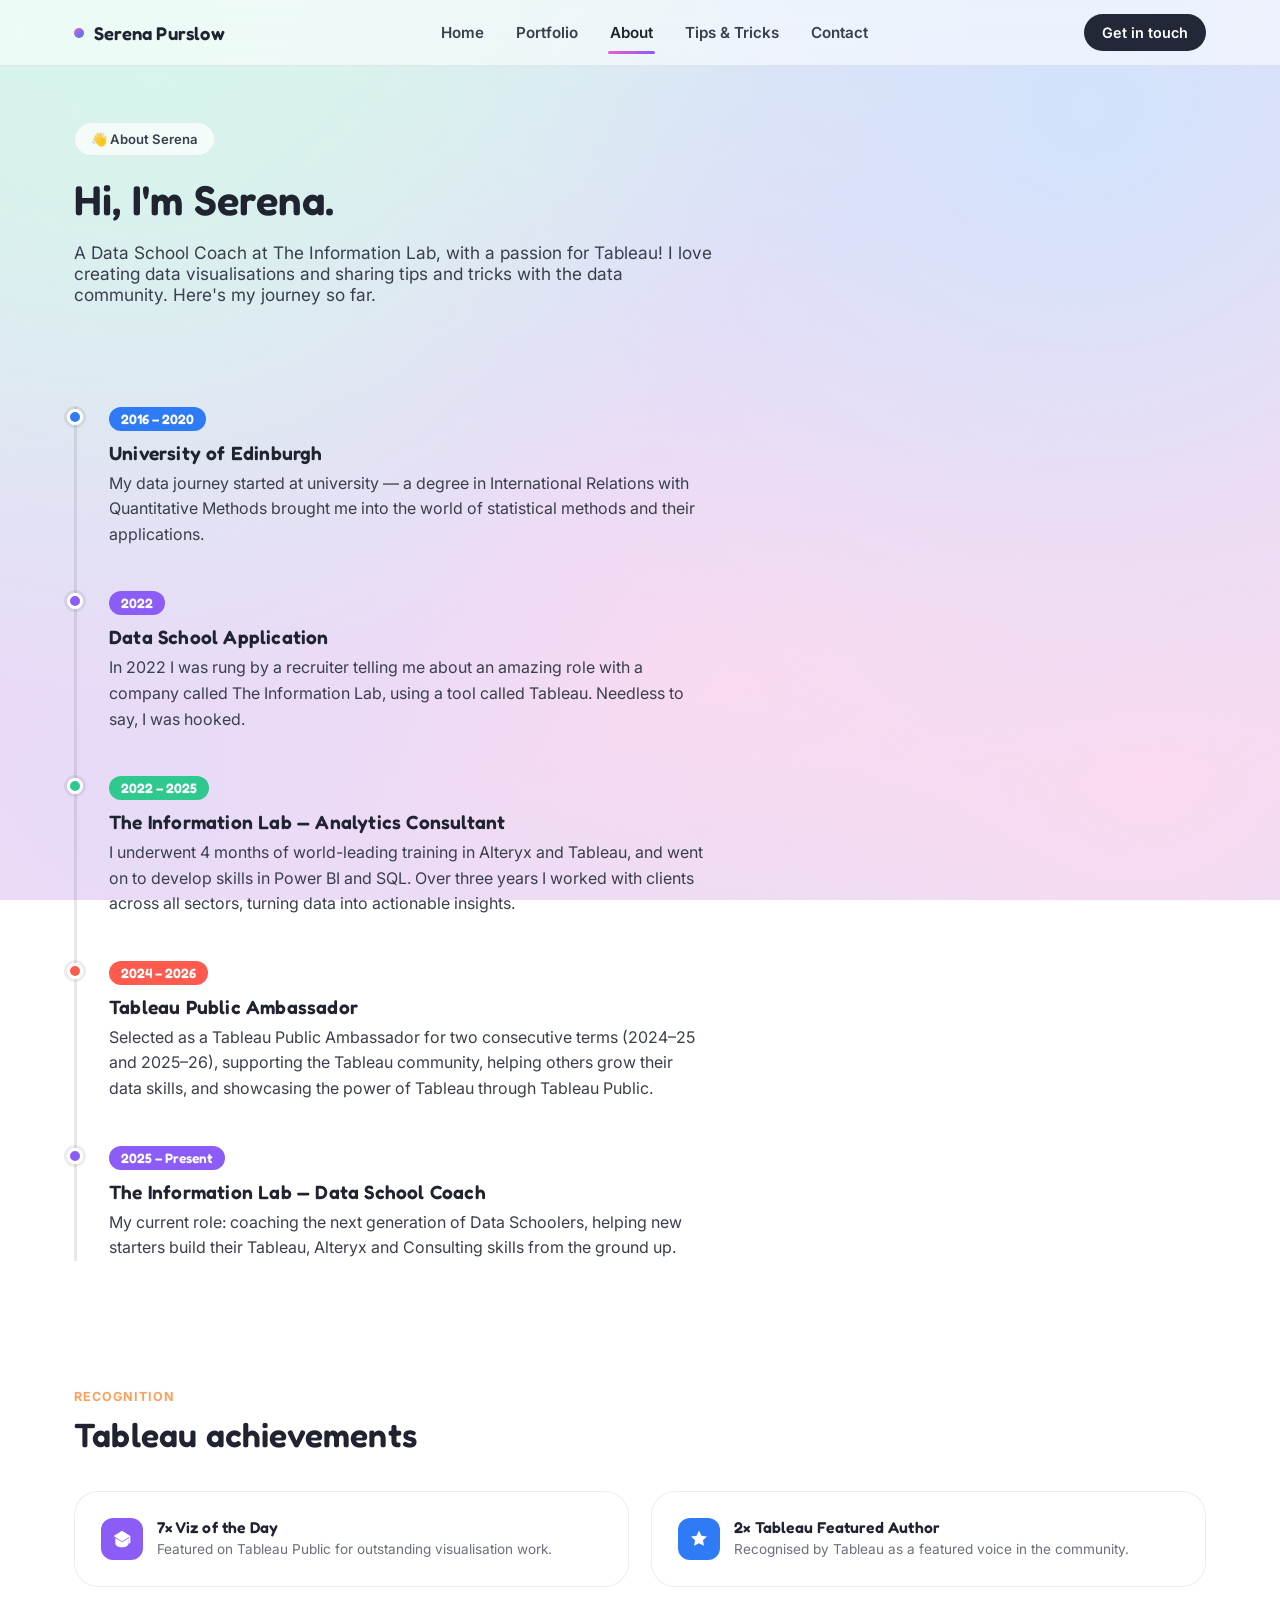
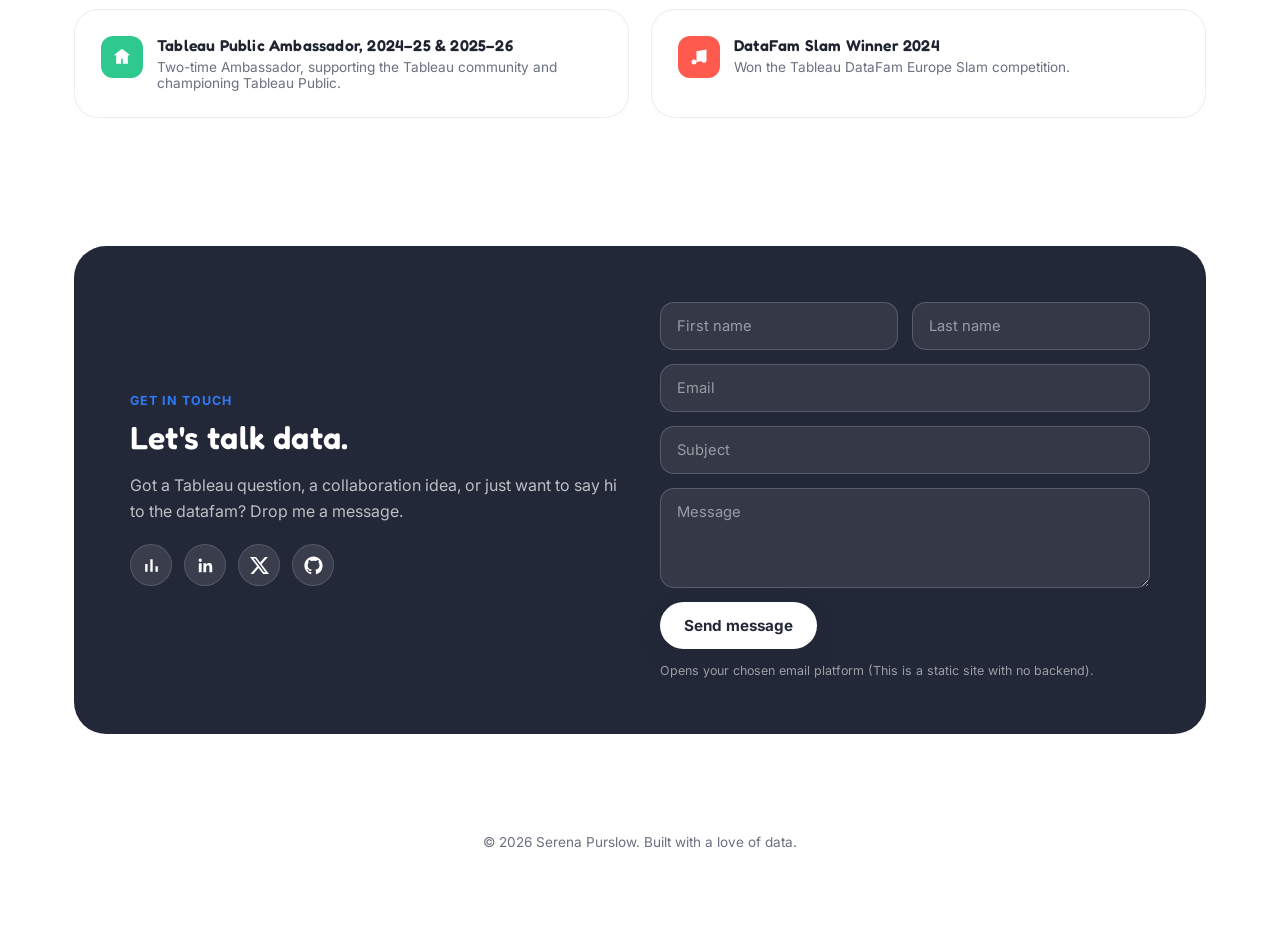
==== commit a7e32248: "Update Viz of the Day count from 6 to 7" ====
--- a/about.html
+++ b/about.html
@@ -93,7 +93,7 @@
     <div class="grid grid-2">
       <a class="card recog-card reveal" href="https://public.tableau.com/app/profile/serena.purslow/vizzes" target="_blank" rel="noopener">
         <div class="recog-icon" style="background:var(--c-purple)"><svg viewBox="0 0 24 24"><path d="M12 2 2 8.5l10 6.5 8.2-5.35V17h1.8V8.5L12 2Zm0 14L4 10.9V17c0 2.8 3.6 5 8 5s8-2.2 8-5v-6.1L12 16Z"/></svg></div>
-        <div><h4>6× Viz of the Day</h4><p>Featured on Tableau Public for outstanding visualisation work.</p></div>
+        <div><h4>7× Viz of the Day</h4><p>Featured on Tableau Public for outstanding visualisation work.</p></div>
       </a>
       <a class="card recog-card reveal" href="https://www.tableau.com/blog/featured-authors-celebrating-3m-profiles-tableau-public#:~:text=Serena%20Purslow,backgrounds.%20Connect%20with" target="_blank" rel="noopener">
         <div class="recog-icon" style="background:var(--c-blue)"><svg viewBox="0 0 24 24"><path d="M12 2 15 8l6.5.9-4.7 4.6 1.1 6.5L12 17l-5.9 3 1.1-6.5-4.7-4.6L9 8l3-6Z"/></svg></div>
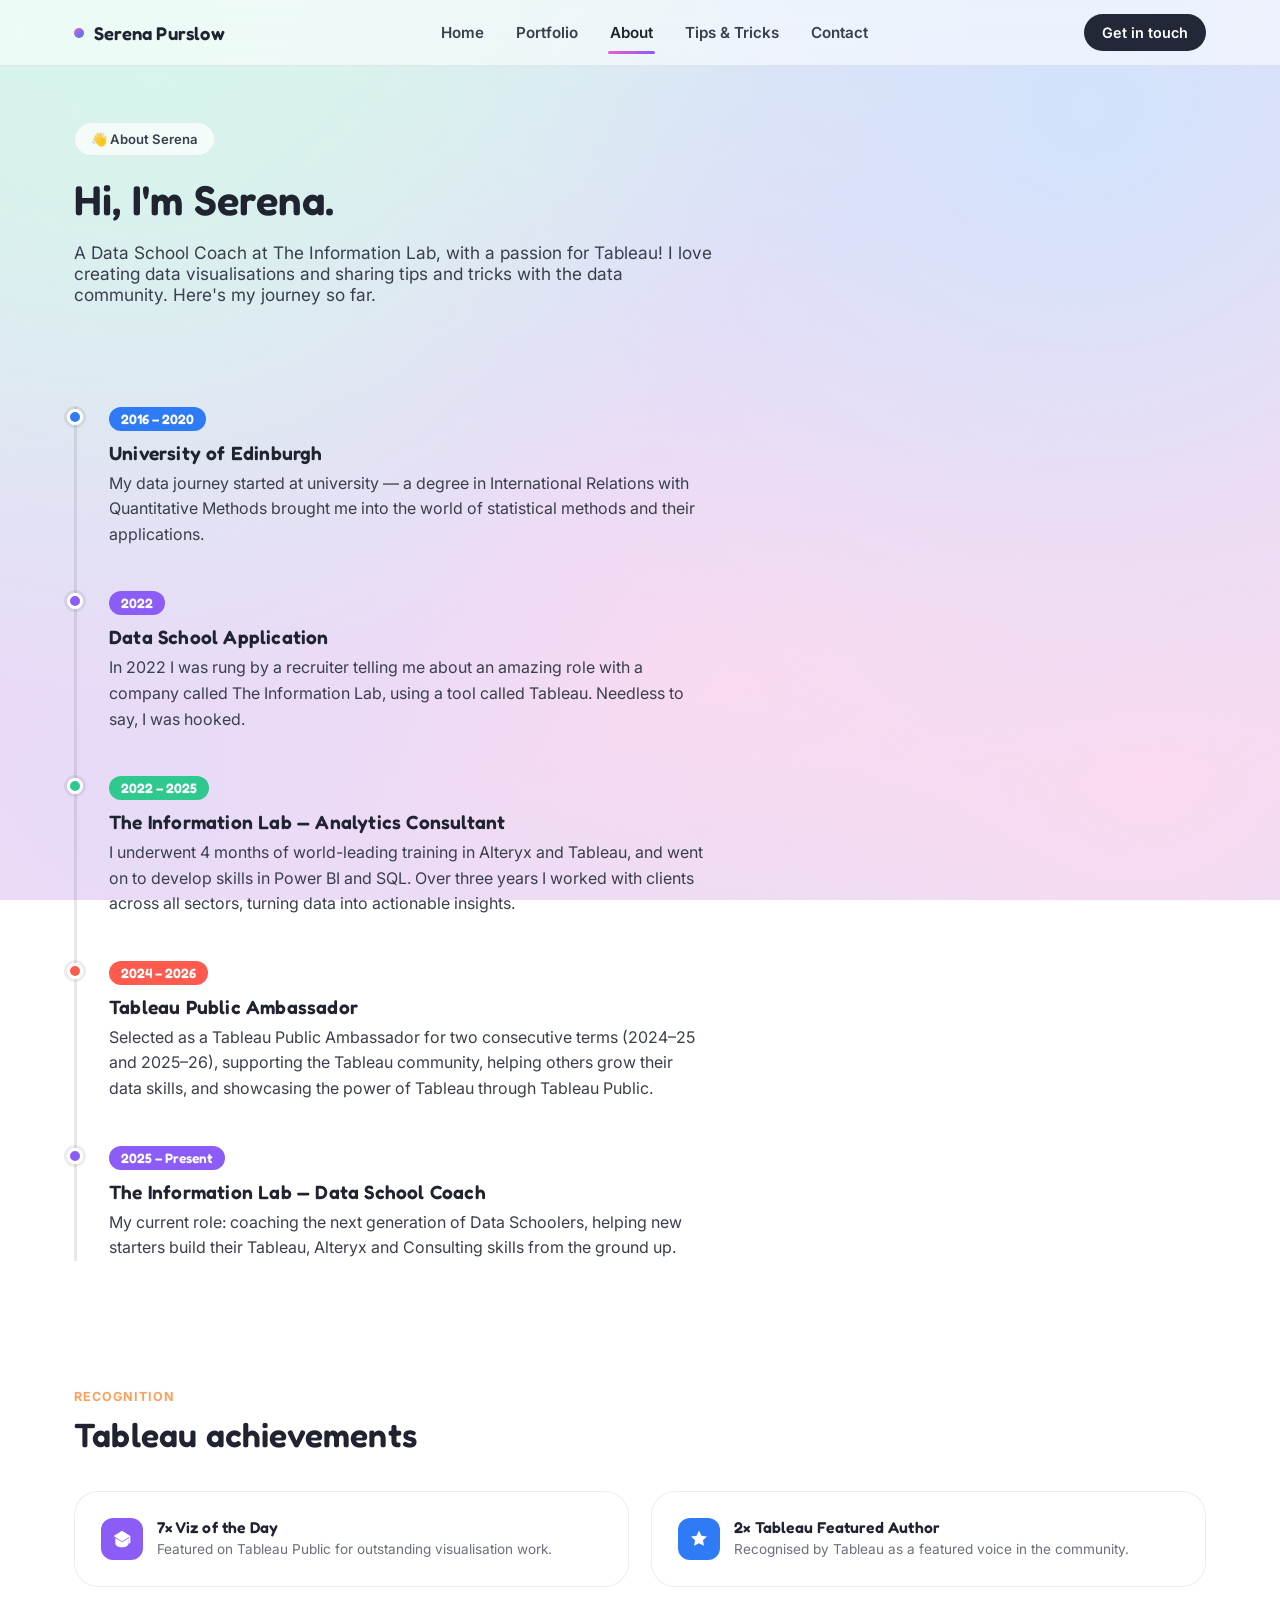
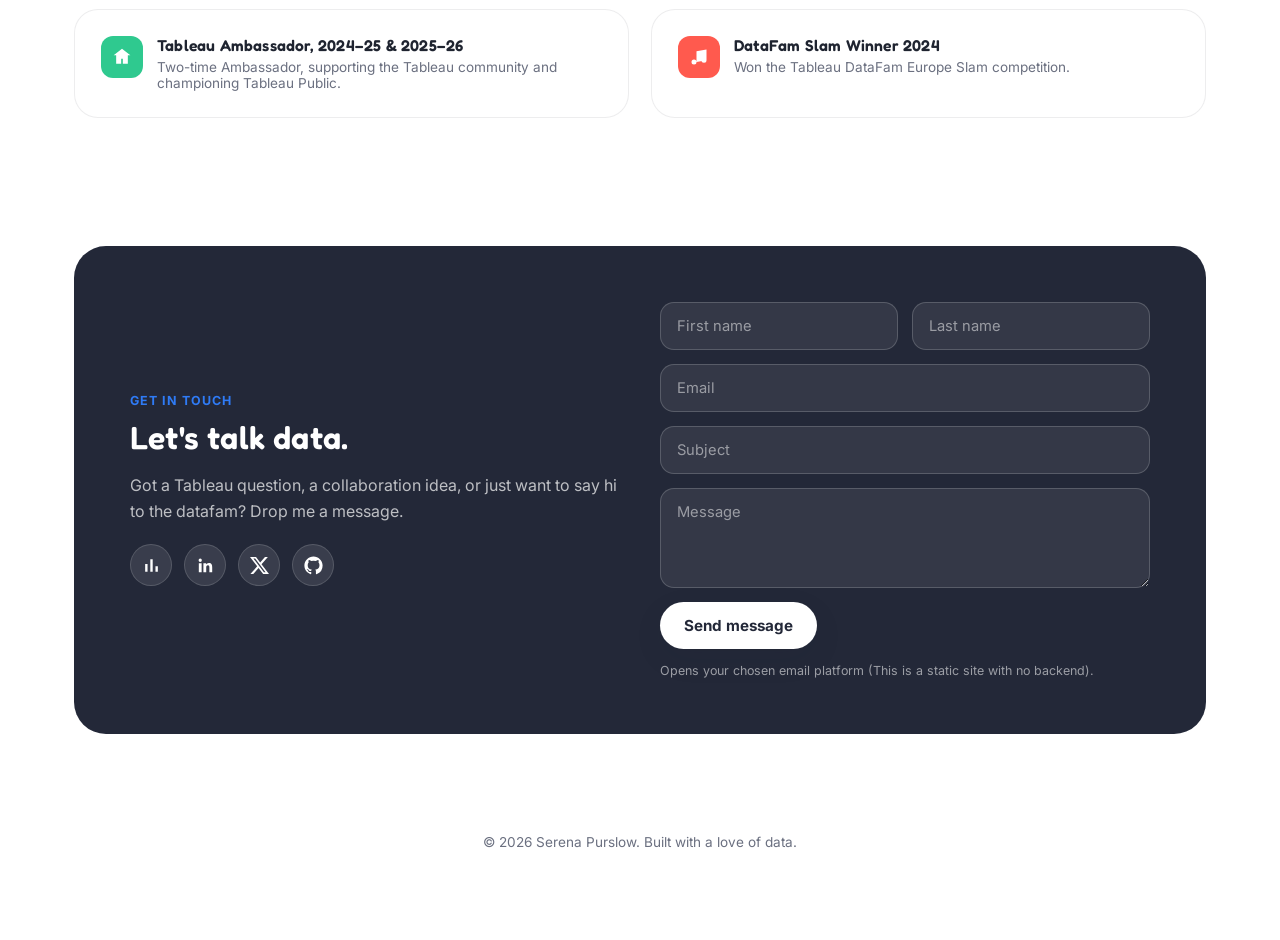
==== commit fbc10938: "Update about.html" ====
--- a/about.html
+++ b/about.html
@@ -101,7 +101,7 @@
       </a>
       <a class="card recog-card reveal" href="https://www.tableau.com/blog/introducing-2024-tableau-ambassadors" target="_blank" rel="noopener">
         <div class="recog-icon" style="background:var(--c-teal)"><svg viewBox="0 0 24 24"><path d="M12 2 2 10h3v10h6v-6h2v6h6V10h3L12 2Z"/></svg></div>
-        <div><h4>Tableau Public Ambassador, 2024–25 &amp; 2025–26</h4><p>Two-time Ambassador, supporting the Tableau community and championing Tableau Public.</p></div>
+        <div><h4>Tableau Ambassador, 2024–25 &amp; 2025–26</h4><p>Two-time Ambassador, supporting the Tableau community and championing Tableau Public.</p></div>
       </a>
       <a class="card recog-card reveal" href="https://www.linkedin.com/posts/acotgreave_datafameurope-tableau-datafam-activity-7262446752631336960-2mMd" target="_blank" rel="noopener">
         <div class="recog-icon" style="background:var(--c-coral)"><svg viewBox="0 0 24 24"><path d="M9 18V5l12-2v13M9 18a3 3 0 1 1-6 0 3 3 0 0 1 6 0Zm12-2a3 3 0 1 1-6 0 3 3 0 0 1 6 0Z"/></svg></div>
